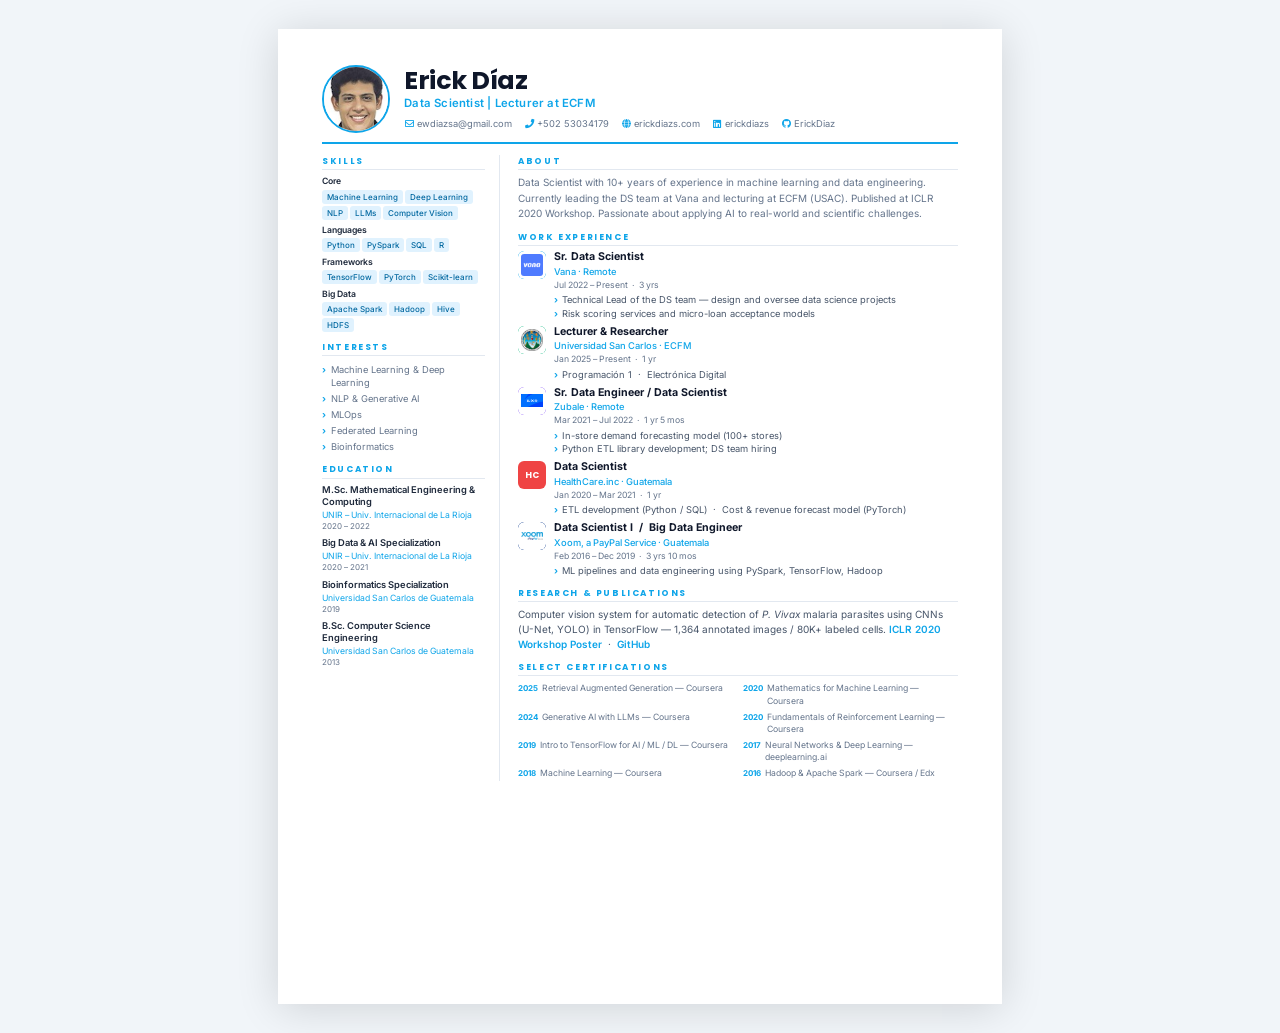
==== cv_print.html @ d7314b08 "refactor: modernize portfolio site + web CV + LaTeX build script - Rewrote css/main.css with modern " ====
<!DOCTYPE html>
<html lang="en">
<head>
  <meta charset="UTF-8">
  <title>Erick Díaz — CV</title>
  <link rel="preconnect" href="https://fonts.googleapis.com">
  <link href="https://fonts.googleapis.com/css2?family=Poppins:wght@400;600;700&family=Inter:wght@300;400;500;600&display=swap" rel="stylesheet">
  <link href="css/font-awesome/css/all.min.css" rel="stylesheet">
  <style>
    *, *::before, *::after { box-sizing: border-box; margin: 0; padding: 0; }

    :root {
      --primary:    #0ea5e9;
      --primary-dk: #0284c7;
      --dark:       #0f172a;
      --text:       #1e293b;
      --muted:      #64748b;
      --border:     #e2e8f0;
      --tag-bg:     #e0f2fe;
      --tag-text:   #0369a1;
    }

    /* ── Print page setup ───────────────────────────── */
    @page {
      size: letter;
      margin: 0.42in 0.48in;
    }

    html, body {
      background: #f1f5f9;
    }

    body {
      font-family: 'Inter', sans-serif;
      font-size: 8pt;
      color: var(--text);
      line-height: 1.4;
    }

    /* ── Wrapper — letter-size card centered on screen ── */
    .cv {
      background: #fff;
      width: 7.54in;
      min-height: 10.16in;
      margin: 0.3in auto;
      padding: 0.38in 0.46in;
      box-shadow: 0 4px 40px rgba(0,0,0,.14);
    }

    @media print {
      html, body { background: #fff; }
      .cv { margin: 0; padding: 0; box-shadow: none; width: 100%; }
    }

    /* ── HEADER ─────────────────────────────────────── */
    .cv-header {
      display: flex;
      align-items: center;
      gap: 14px;
      padding-bottom: 9px;
      border-bottom: 2.5px solid var(--primary);
      margin-bottom: 11px;
    }

    .cv-photo {
      width: 68px;
      height: 68px;
      border-radius: 50%;
      object-fit: cover;
      border: 2.5px solid var(--primary);
      flex-shrink: 0;
    }

    .cv-name {
      font-family: 'Poppins', sans-serif;
      font-size: 19pt;
      font-weight: 700;
      color: var(--dark);
      line-height: 1;
      letter-spacing: -0.5px;
    }

    .cv-title {
      font-size: 8.5pt;
      color: var(--primary);
      font-weight: 600;
      margin-top: 3px;
      letter-spacing: 0.2px;
    }

    .cv-contacts {
      display: flex;
      flex-wrap: wrap;
      gap: 3px 12px;
      margin-top: 5px;
    }

    .cv-contact {
      font-size: 7pt;
      color: var(--muted);
      display: flex;
      align-items: center;
      gap: 3px;
      text-decoration: none;
    }

    .cv-contact i {
      color: var(--primary);
      font-size: 7pt;
      width: 10px;
      text-align: center;
    }

    /* ── BODY: two columns ──────────────────────────── */
    .cv-body {
      display: grid;
      grid-template-columns: 178px 1fr;
      gap: 0 16px;
    }

    /* ── Sidebar ────────────────────────────────────── */
    .cv-sidebar {
      border-right: 1px solid var(--border);
      padding-right: 14px;
    }

    /* ── Main ───────────────────────────────────────── */
    .cv-main {
      padding-left: 2px;
    }

    /* ── Section titles ─────────────────────────────── */
    .sec {
      font-family: 'Poppins', sans-serif;
      font-size: 6.5pt;
      font-weight: 700;
      text-transform: uppercase;
      letter-spacing: 1.6px;
      color: var(--primary);
      border-bottom: 1px solid var(--border);
      padding-bottom: 2px;
      margin: 9px 0 5px;
    }

    .sec:first-child { margin-top: 0; }

    /* ── Skills ─────────────────────────────────────── */
    .skill-group { margin-bottom: 4px; }

    .skill-group-label {
      font-size: 6.5pt;
      font-weight: 600;
      color: var(--text);
      margin-bottom: 2px;
    }

    .tags {
      display: flex;
      flex-wrap: wrap;
      gap: 2px;
    }

    .tag {
      font-size: 6pt;
      background: var(--tag-bg);
      color: var(--tag-text);
      border-radius: 3px;
      padding: 1px 5px;
      font-weight: 500;
      line-height: 1.5;
    }

    /* ── Interests ──────────────────────────────────── */
    .int-list {
      list-style: none;
      padding: 0;
    }

    .int-list li {
      font-size: 7pt;
      color: var(--muted);
      padding: 1.5px 0 1.5px 9px;
      position: relative;
    }

    .int-list li::before {
      content: '›';
      position: absolute;
      left: 0;
      color: var(--primary);
      font-weight: 700;
    }

    /* ── Education (sidebar) ────────────────────────── */
    .edu-item { margin-bottom: 5px; }

    .edu-degree {
      font-size: 7pt;
      font-weight: 600;
      color: var(--text);
      line-height: 1.3;
    }

    .edu-school {
      font-size: 6.5pt;
      color: var(--primary);
      margin-top: 1px;
    }

    .edu-year {
      font-size: 6pt;
      color: var(--muted);
    }

    /* ── About ──────────────────────────────────────── */
    .about-text {
      font-size: 7.5pt;
      color: var(--muted);
      line-height: 1.55;
    }

    /* ── Experience ─────────────────────────────────── */
    .exp-item {
      display: flex;
      gap: 8px;
      margin-bottom: 5.5px;
    }

    .co-badge {
      width: 28px;
      height: 28px;
      min-width: 28px;
      border-radius: 6px;
      background: var(--co, #64748b);
      color: #fff;
      font-family: 'Poppins', sans-serif;
      font-weight: 700;
      font-size: 6.5pt;
      display: flex;
      align-items: center;
      justify-content: center;
      overflow: hidden;
      position: relative;
      flex-shrink: 0;
    }

    .co-badge img {
      position: absolute;
      inset: 0;
      width: 100%;
      height: 100%;
      object-fit: contain;
      background: #fff;
      padding: 3px;
      border-radius: 6px;
    }

    .exp-role {
      font-size: 8pt;
      font-weight: 700;
      color: var(--dark);
      line-height: 1.2;
    }

    .exp-company {
      font-size: 7pt;
      color: var(--primary);
      font-weight: 500;
      margin-top: 1px;
    }

    .exp-date {
      font-size: 6.5pt;
      color: var(--muted);
      margin-top: 1px;
    }

    .exp-bullets {
      list-style: none;
      margin-top: 2px;
    }

    .exp-bullets li {
      font-size: 7pt;
      color: #475569;
      padding-left: 8px;
      position: relative;
      line-height: 1.45;
    }

    .exp-bullets li::before {
      content: '›';
      position: absolute;
      left: 0;
      color: var(--primary);
      font-weight: 700;
    }

    /* ── Research ───────────────────────────────────── */
    .research-text {
      font-size: 7.5pt;
      color: #475569;
      line-height: 1.5;
    }

    .research-text a {
      color: var(--primary);
      text-decoration: none;
      font-weight: 600;
    }

    /* ── Certifications ─────────────────────────────── */
    .cert-grid {
      display: grid;
      grid-template-columns: 1fr 1fr;
      gap: 1px 10px;
    }

    .cert-row {
      display: flex;
      gap: 4px;
      align-items: baseline;
      font-size: 6.5pt;
      color: var(--muted);
      padding: 1.5px 0;
    }

    .cert-year {
      color: var(--primary);
      font-weight: 700;
      flex-shrink: 0;
      font-size: 6pt;
    }
  </style>
</head>
<body>
<div class="cv">

  <!-- ── HEADER ─────────────────────────────────────── -->
  <header class="cv-header">
    <img class="cv-photo" src="images/profile.jpeg" alt="Erick Díaz">
    <div style="flex:1">
      <div class="cv-name">Erick Díaz</div>
      <div class="cv-title">Data Scientist | Lecturer at ECFM</div>
      <div class="cv-contacts">
        <a class="cv-contact" href="mailto:ewdiazsa@gmail.com">
          <i class="far fa-envelope"></i> ewdiazsa@gmail.com
        </a>
        <span class="cv-contact">
          <i class="fas fa-phone"></i> +502 53034179
        </span>
        <a class="cv-contact" href="http://erickdiazs.com">
          <i class="fas fa-globe"></i> erickdiazs.com
        </a>
        <a class="cv-contact" href="https://linkedin.com/in/erickdiazs">
          <i class="fab fa-linkedin"></i> erickdiazs
        </a>
        <a class="cv-contact" href="https://github.com/ErickDiaz">
          <i class="fab fa-github"></i> ErickDiaz
        </a>
      </div>
    </div>
  </header>

  <div class="cv-body">

    <!-- ── SIDEBAR ──────────────────────────────────── -->
    <aside class="cv-sidebar">

      <div class="sec">Skills</div>

      <div class="skill-group">
        <div class="skill-group-label">Core</div>
        <div class="tags">
          <span class="tag">Machine Learning</span>
          <span class="tag">Deep Learning</span>
          <span class="tag">NLP</span>
          <span class="tag">LLMs</span>
          <span class="tag">Computer Vision</span>
        </div>
      </div>

      <div class="skill-group" style="margin-top:3px">
        <div class="skill-group-label">Languages</div>
        <div class="tags">
          <span class="tag">Python</span>
          <span class="tag">PySpark</span>
          <span class="tag">SQL</span>
          <span class="tag">R</span>
        </div>
      </div>

      <div class="skill-group" style="margin-top:3px">
        <div class="skill-group-label">Frameworks</div>
        <div class="tags">
          <span class="tag">TensorFlow</span>
          <span class="tag">PyTorch</span>
          <span class="tag">Scikit-learn</span>
        </div>
      </div>

      <div class="skill-group" style="margin-top:3px">
        <div class="skill-group-label">Big Data</div>
        <div class="tags">
          <span class="tag">Apache Spark</span>
          <span class="tag">Hadoop</span>
          <span class="tag">Hive</span>
          <span class="tag">HDFS</span>
        </div>
      </div>

      <div class="sec">Interests</div>
      <ul class="int-list">
        <li>Machine Learning &amp; Deep Learning</li>
        <li>NLP &amp; Generative AI</li>
        <li>MLOps</li>
        <li>Federated Learning</li>
        <li>Bioinformatics</li>
      </ul>

      <div class="sec">Education</div>

      <div class="edu-item">
        <div class="edu-degree">M.Sc. Mathematical Engineering &amp; Computing</div>
        <div class="edu-school">UNIR – Univ. Internacional de La Rioja</div>
        <div class="edu-year">2020 – 2022</div>
      </div>

      <div class="edu-item">
        <div class="edu-degree">Big Data &amp; AI Specialization</div>
        <div class="edu-school">UNIR – Univ. Internacional de La Rioja</div>
        <div class="edu-year">2020 – 2021</div>
      </div>

      <div class="edu-item">
        <div class="edu-degree">Bioinformatics Specialization</div>
        <div class="edu-school">Universidad San Carlos de Guatemala</div>
        <div class="edu-year">2019</div>
      </div>

      <div class="edu-item">
        <div class="edu-degree">B.Sc. Computer Science Engineering</div>
        <div class="edu-school">Universidad San Carlos de Guatemala</div>
        <div class="edu-year">2013</div>
      </div>

    </aside>

    <!-- ── MAIN ─────────────────────────────────────── -->
    <main class="cv-main">

      <div class="sec" style="margin-top:0">About</div>
      <p class="about-text">
        Data Scientist with 10+ years of experience in machine learning and data engineering. Currently leading the DS team at Vana and lecturing at ECFM (USAC). Published at ICLR 2020 Workshop. Passionate about applying AI to real-world and scientific challenges.
      </p>

      <div class="sec">Work Experience</div>

      <div class="exp-item">
        <div class="co-badge" style="--co:#0ea5e9">
          <img src="images/logo_vana.png" alt="Vana" onerror="this.style.display='none'">Va
        </div>
        <div>
          <div class="exp-role">Sr. Data Scientist</div>
          <div class="exp-company">Vana &middot; Remote</div>
          <div class="exp-date">Jul 2022 – Present &nbsp;·&nbsp; 3 yrs</div>
          <ul class="exp-bullets">
            <li>Technical Lead of the DS team — design and oversee data science projects</li>
            <li>Risk scoring services and micro-loan acceptance models</li>
          </ul>
        </div>
      </div>

      <div class="exp-item">
        <div class="co-badge" style="--co:#10b981">
          <img src="images/logo_usac.png" alt="USAC" onerror="this.style.display='none'">US
        </div>
        <div>
          <div class="exp-role">Lecturer &amp; Researcher</div>
          <div class="exp-company">Universidad San Carlos &middot; ECFM</div>
          <div class="exp-date">Jan 2025 – Present &nbsp;·&nbsp; 1 yr</div>
          <ul class="exp-bullets">
            <li>Programación 1 &nbsp;·&nbsp; Electrónica Digital</li>
          </ul>
        </div>
      </div>

      <div class="exp-item">
        <div class="co-badge" style="--co:#8b5cf6">
          <img src="images/logo_zubale.png" alt="Zubale" onerror="this.style.display='none'">Zu
        </div>
        <div>
          <div class="exp-role">Sr. Data Engineer / Data Scientist</div>
          <div class="exp-company">Zubale &middot; Remote</div>
          <div class="exp-date">Mar 2021 – Jul 2022 &nbsp;·&nbsp; 1 yr 5 mos</div>
          <ul class="exp-bullets">
            <li>In-store demand forecasting model (100+ stores)</li>
            <li>Python ETL library development; DS team hiring</li>
          </ul>
        </div>
      </div>

      <div class="exp-item">
        <div class="co-badge" style="--co:#ef4444">HC</div>
        <div>
          <div class="exp-role">Data Scientist</div>
          <div class="exp-company">HealthCare.inc &middot; Guatemala</div>
          <div class="exp-date">Jan 2020 – Mar 2021 &nbsp;·&nbsp; 1 yr</div>
          <ul class="exp-bullets">
            <li>ETL development (Python / SQL) &nbsp;·&nbsp; Cost &amp; revenue forecast model (PyTorch)</li>
          </ul>
        </div>
      </div>

      <div class="exp-item">
        <div class="co-badge" style="--co:#003087">
          <img src="images/logo_xoom.png" alt="Xoom" onerror="this.style.display='none'">Xo
        </div>
        <div>
          <div class="exp-role">Data Scientist I &nbsp;/&nbsp; Big Data Engineer</div>
          <div class="exp-company">Xoom, a PayPal Service &middot; Guatemala</div>
          <div class="exp-date">Feb 2016 – Dec 2019 &nbsp;·&nbsp; 3 yrs 10 mos</div>
          <ul class="exp-bullets">
            <li>ML pipelines and data engineering using PySpark, TensorFlow, Hadoop</li>
          </ul>
        </div>
      </div>

      <div class="sec">Research &amp; Publications</div>
      <p class="research-text">
        Computer vision system for automatic detection of <em>P. Vivax</em> malaria parasites using CNNs (U-Net, YOLO) in TensorFlow — 1,364 annotated images / 80K+ labeled cells.
        <a href="https://pml4dc.github.io/iclr2020/program/pml4dc_45.html">ICLR 2020 Workshop Poster</a> &nbsp;·&nbsp;
        <a href="https://github.com/ErickDiaz/bioinformatic_thesis_project/tree/dev">GitHub</a>
      </p>

      <div class="sec">Select Certifications</div>
      <div class="cert-grid">
        <div class="cert-row"><span class="cert-year">2025</span>Retrieval Augmented Generation — Coursera</div>
        <div class="cert-row"><span class="cert-year">2020</span>Mathematics for Machine Learning — Coursera</div>
        <div class="cert-row"><span class="cert-year">2024</span>Generative AI with LLMs — Coursera</div>
        <div class="cert-row"><span class="cert-year">2020</span>Fundamentals of Reinforcement Learning — Coursera</div>
        <div class="cert-row"><span class="cert-year">2019</span>Intro to TensorFlow for AI / ML / DL — Coursera</div>
        <div class="cert-row"><span class="cert-year">2017</span>Neural Networks &amp; Deep Learning — deeplearning.ai</div>
        <div class="cert-row"><span class="cert-year">2018</span>Machine Learning — Coursera</div>
        <div class="cert-row"><span class="cert-year">2016</span>Hadoop &amp; Apache Spark — Coursera / Edx</div>
      </div>

    </main>
  </div><!-- /cv-body -->
</div><!-- /cv -->
</body>
</html>
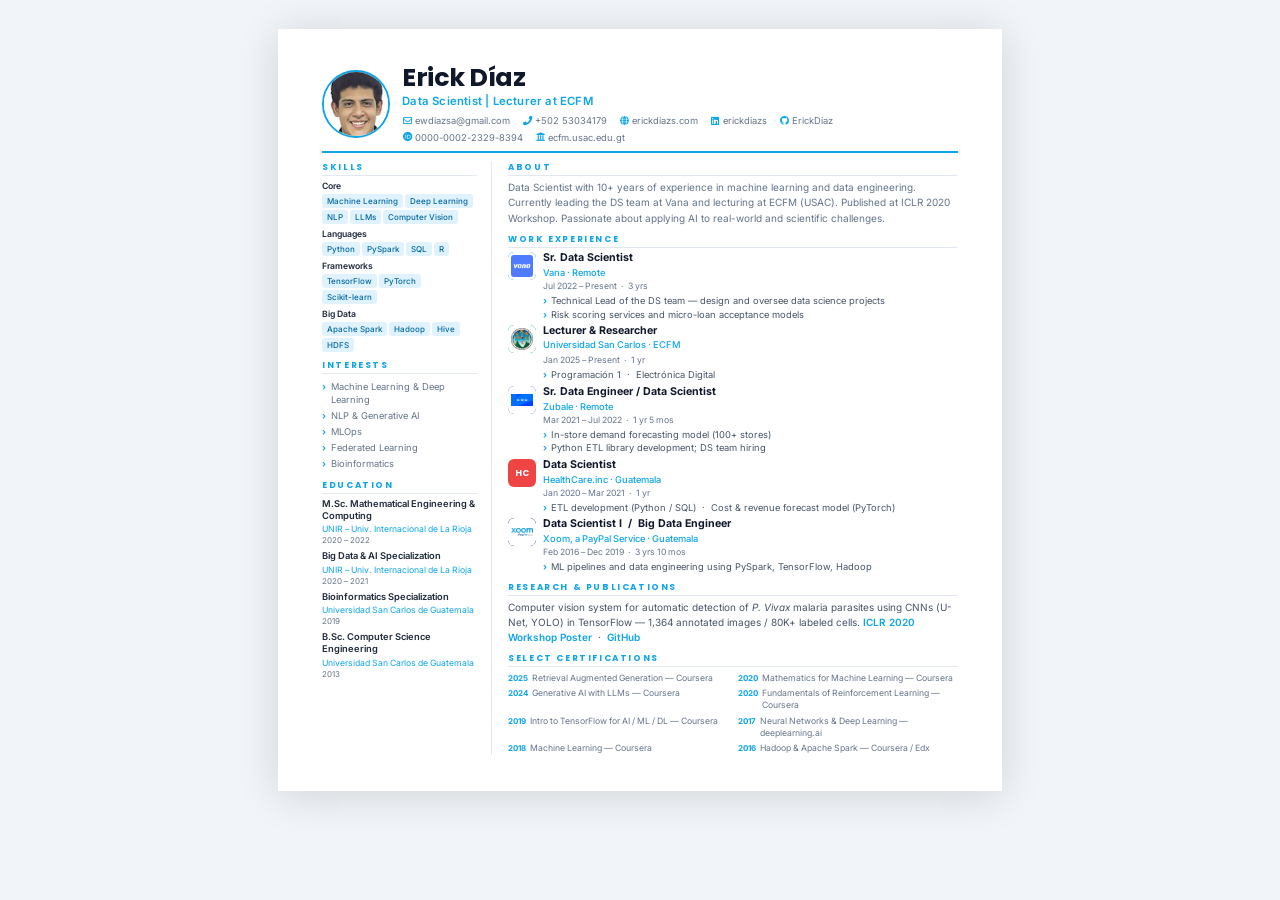
==== commit 0136c047: "feat: add ORCID and institutional page to cv_print" ====
--- a/cv_print.html
+++ b/cv_print.html
@@ -23,7 +23,7 @@
     /* ── Print page setup ───────────────────────────── */
     @page {
       size: letter;
-      margin: 0.42in 0.48in;
+      margin: 0; /* eliminates browser URL header/footer */
     }
 
     html, body {
@@ -41,7 +41,6 @@
     .cv {
       background: #fff;
       width: 7.54in;
-      min-height: 10.16in;
       margin: 0.3in auto;
       padding: 0.38in 0.46in;
       box-shadow: 0 4px 40px rgba(0,0,0,.14);
@@ -49,17 +48,22 @@
 
     @media print {
       html, body { background: #fff; }
-      .cv { margin: 0; padding: 0; box-shadow: none; width: 100%; }
+      .cv {
+        margin: 0;
+        padding: 0.42in 0.48in; /* visual margins replacing @page margin */
+        box-shadow: none;
+        width: 100%;
+      }
     }
 
     /* ── HEADER ─────────────────────────────────────── */
     .cv-header {
       display: flex;
       align-items: center;
-      gap: 14px;
-      padding-bottom: 9px;
+      gap: 12px;
+      padding-bottom: 7px;
       border-bottom: 2.5px solid var(--primary);
-      margin-bottom: 11px;
+      margin-bottom: 8px;
     }
 
     .cv-photo {
@@ -114,8 +118,8 @@
     /* ── BODY: two columns ──────────────────────────── */
     .cv-body {
       display: grid;
-      grid-template-columns: 178px 1fr;
-      gap: 0 16px;
+      grid-template-columns: 170px 1fr;
+      gap: 0 14px;
     }
 
     /* ── Sidebar ────────────────────────────────────── */
@@ -139,7 +143,7 @@
       color: var(--primary);
       border-bottom: 1px solid var(--border);
       padding-bottom: 2px;
-      margin: 9px 0 5px;
+      margin: 7px 0 4px;
     }
 
     .sec:first-child { margin-top: 0; }
@@ -192,7 +196,7 @@
     }
 
     /* ── Education (sidebar) ────────────────────────── */
-    .edu-item { margin-bottom: 5px; }
+    .edu-item { margin-bottom: 4px; }
 
     .edu-degree {
       font-size: 7pt;
@@ -222,8 +226,8 @@
     /* ── Experience ─────────────────────────────────── */
     .exp-item {
       display: flex;
-      gap: 8px;
-      margin-bottom: 5.5px;
+      gap: 7px;
+      margin-bottom: 4px;
     }
 
     .co-badge {
@@ -322,7 +326,7 @@
       align-items: baseline;
       font-size: 6.5pt;
       color: var(--muted);
-      padding: 1.5px 0;
+      padding: 1px 0;
     }
 
     .cert-year {
@@ -358,6 +362,12 @@
         <a class="cv-contact" href="https://github.com/ErickDiaz">
           <i class="fab fa-github"></i> ErickDiaz
         </a>
+        <a class="cv-contact" href="https://orcid.org/0000-0002-2329-8394">
+          <i class="fab fa-orcid"></i> 0000-0002-2329-8394
+        </a>
+        <a class="cv-contact" href="https://ecfm.usac.edu.gt/drupal-10.1.2/node/649">
+          <i class="fas fa-university"></i> ecfm.usac.edu.gt
+        </a>
       </div>
     </div>
   </header>
@@ -477,7 +487,7 @@
         </div>
         <div>
           <div class="exp-role">Lecturer &amp; Researcher</div>
-          <div class="exp-company">Universidad San Carlos &middot; ECFM</div>
+          <a class="exp-company" href="https://ecfm.usac.edu.gt/drupal-10.1.2/node/649" style="text-decoration:none">Universidad San Carlos &middot; ECFM</a>
           <div class="exp-date">Jan 2025 – Present &nbsp;·&nbsp; 1 yr</div>
           <ul class="exp-bullets">
             <li>Programación 1 &nbsp;·&nbsp; Electrónica Digital</li>
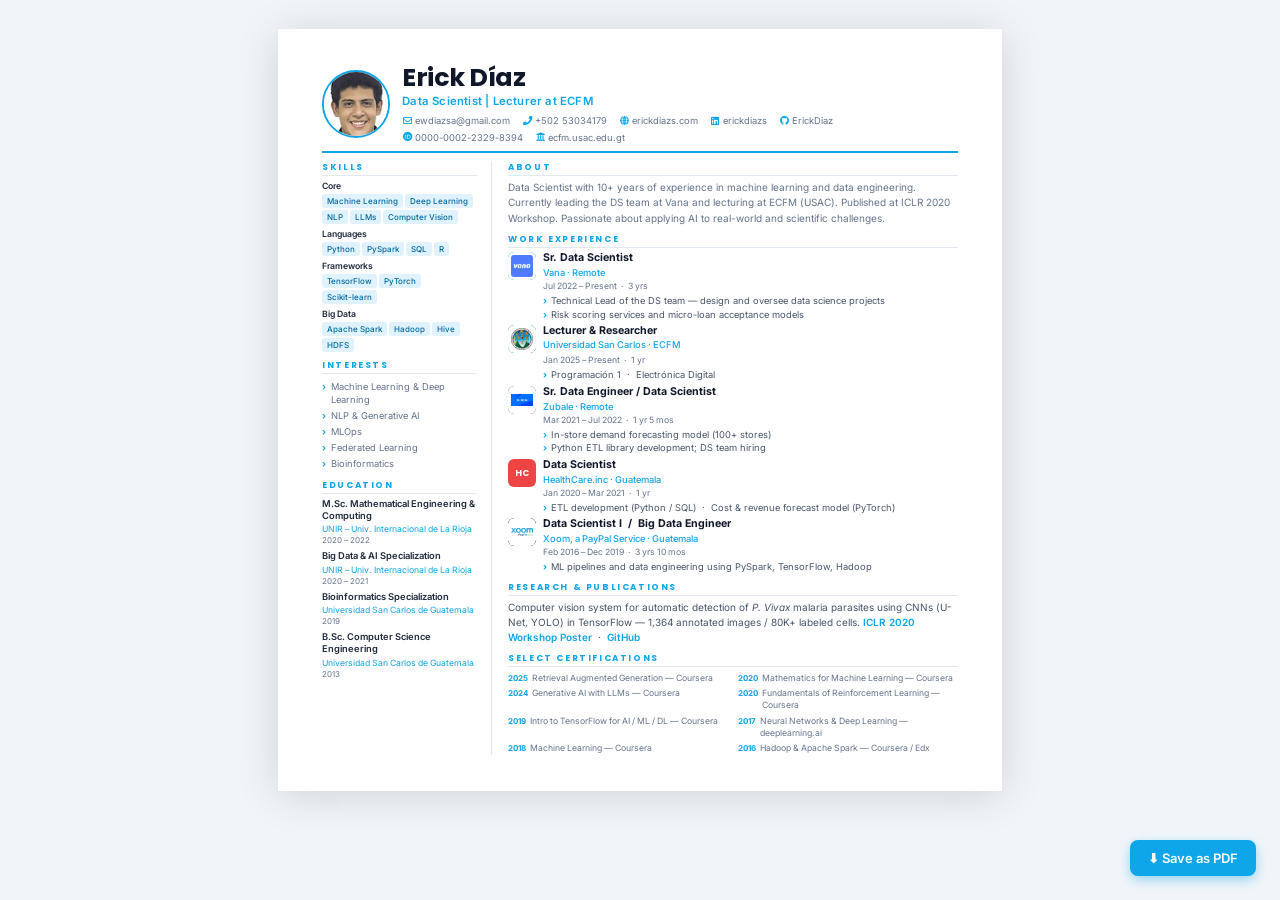
==== commit d2216de8: "fix: Download CV now opens cv_print.html with Save as PDF button" ====
--- a/cv_print.html
+++ b/cv_print.html
@@ -335,9 +335,37 @@
       flex-shrink: 0;
       font-size: 6pt;
     }
+
+    /* ── Print button (screen only) ─────────────────── */
+    .print-btn {
+      position: fixed;
+      bottom: 24px;
+      right: 24px;
+      background: var(--primary);
+      color: #fff;
+      border: none;
+      border-radius: 8px;
+      padding: 10px 18px;
+      font-family: 'Inter', sans-serif;
+      font-size: 13px;
+      font-weight: 600;
+      cursor: pointer;
+      box-shadow: 0 4px 12px rgba(14,165,233,.4);
+      display: flex;
+      align-items: center;
+      gap: 7px;
+      z-index: 100;
+    }
+
+    .print-btn:hover { background: var(--primary-dk); }
+
+    @media print { .print-btn { display: none; } }
   </style>
 </head>
 <body>
+<button class="print-btn" onclick="window.print()">
+  ⬇ Save as PDF
+</button>
 <div class="cv">
 
   <!-- ── HEADER ─────────────────────────────────────── -->
